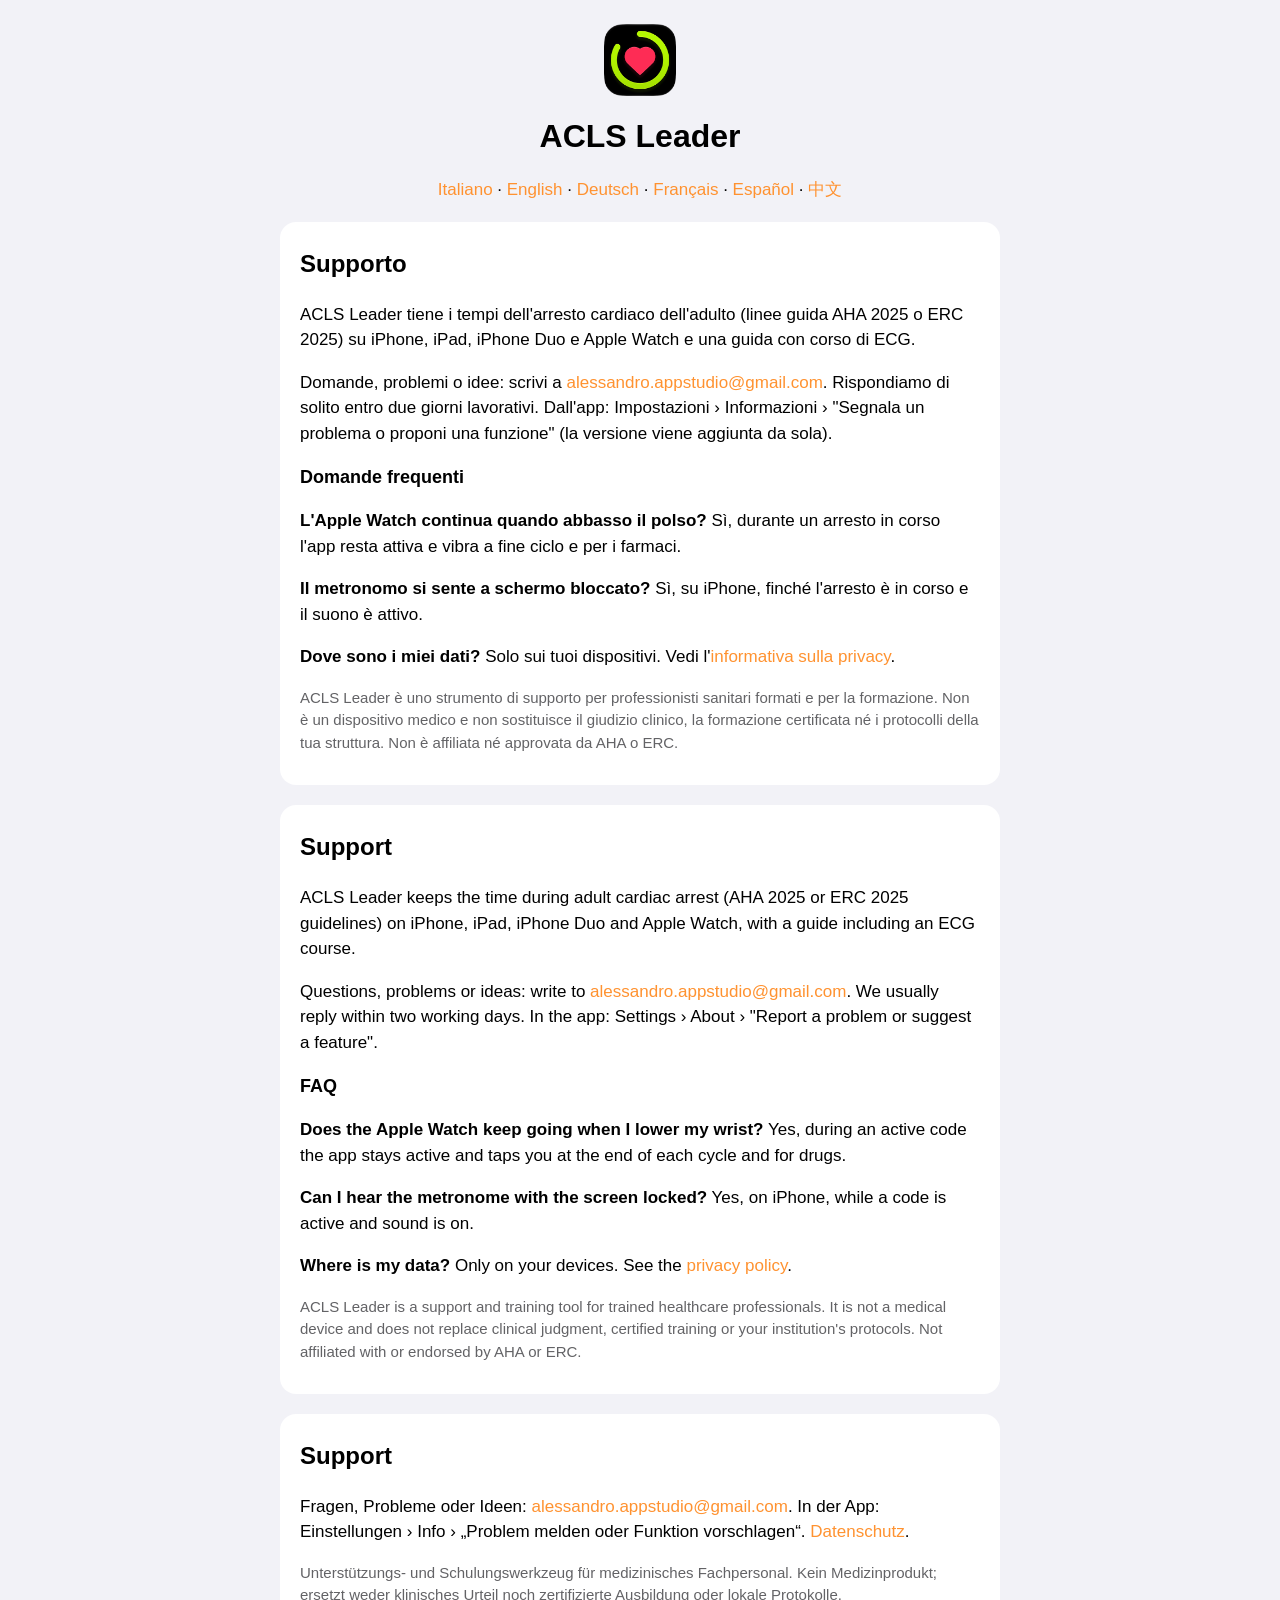
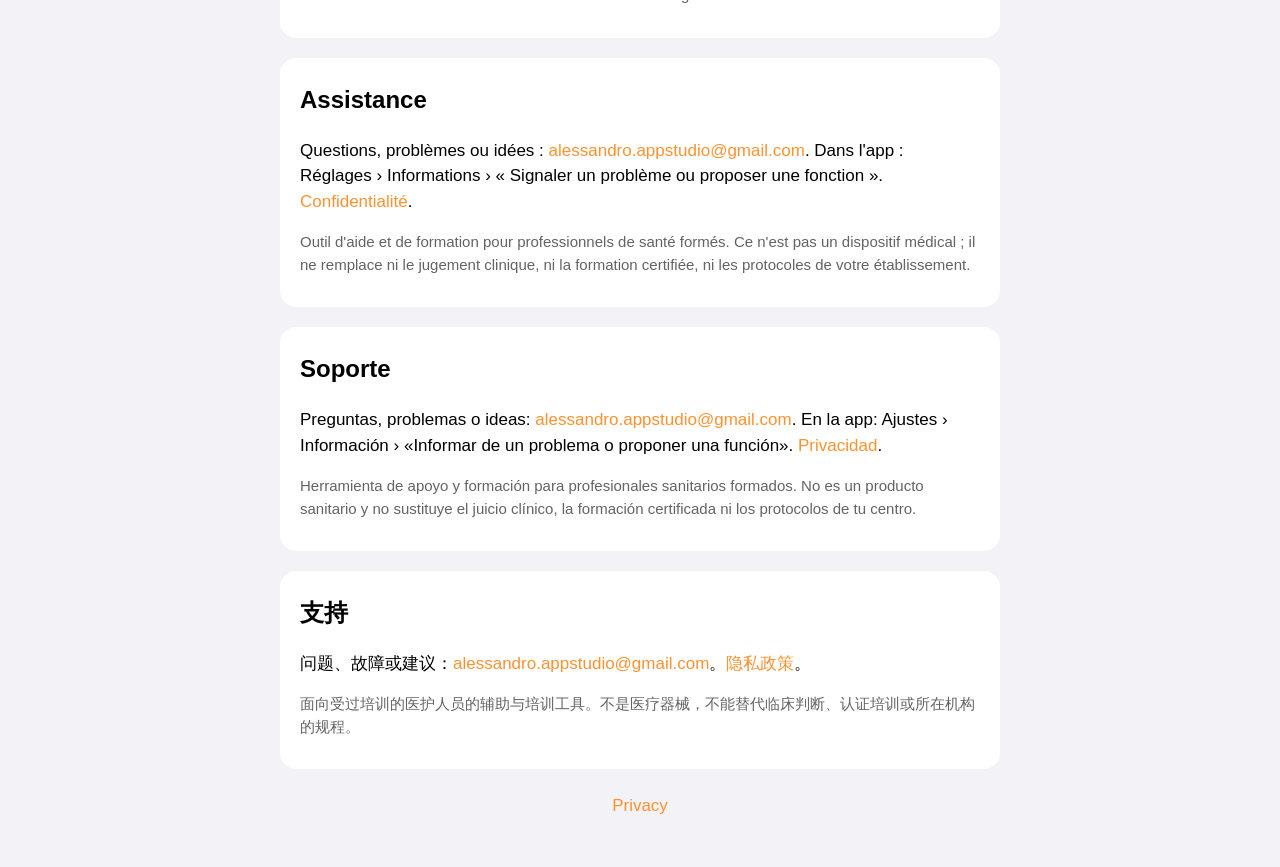
==== support.html @ 4f320095 "Sito di ACLS Leader: privacy e supporto" ====
<!doctype html>
<html lang="it">
<head>
<meta charset="utf-8">
<meta name="viewport" content="width=device-width, initial-scale=1">
<title>ACLS Leader – Supporto</title>
<link rel="stylesheet" href="style.css">
</head>
<body>
<header>
  <img src="icon.png" alt="" width="72" height="72">
  <h1>ACLS Leader</h1>
  <p class="langs"><a href="#it">Italiano</a> · <a href="#en">English</a> · <a href="#de">Deutsch</a> · <a href="#fr">Français</a> · <a href="#es">Español</a> · <a href="#zh">中文</a></p>
</header>

<section id="it" lang="it">
<h2>Supporto</h2>
<p>ACLS Leader tiene i tempi dell'arresto cardiaco dell'adulto (linee guida AHA 2025 o ERC 2025) su iPhone, iPad, iPhone Duo e Apple Watch e una guida con corso di ECG.</p>
<p>Domande, problemi o idee: scrivi a <a href="mailto:alessandro.appstudio@gmail.com?subject=ACLS%20Leader">alessandro.appstudio@gmail.com</a>. Rispondiamo di solito entro due giorni lavorativi. Dall'app: Impostazioni › Informazioni › "Segnala un problema o proponi una funzione" (la versione viene aggiunta da sola).</p>
<h3>Domande frequenti</h3>
<p><strong>L'Apple Watch continua quando abbasso il polso?</strong> Sì, durante un arresto in corso l'app resta attiva e vibra a fine ciclo e per i farmaci.</p>
<p><strong>Il metronomo si sente a schermo bloccato?</strong> Sì, su iPhone, finché l'arresto è in corso e il suono è attivo.</p>
<p><strong>Dove sono i miei dati?</strong> Solo sui tuoi dispositivi. Vedi l'<a href="privacy.html#it">informativa sulla privacy</a>.</p>
<p class="note">ACLS Leader è uno strumento di supporto per professionisti sanitari formati e per la formazione. Non è un dispositivo medico e non sostituisce il giudizio clinico, la formazione certificata né i protocolli della tua struttura. Non è affiliata né approvata da AHA o ERC.</p>
</section>

<section id="en" lang="en">
<h2>Support</h2>
<p>ACLS Leader keeps the time during adult cardiac arrest (AHA 2025 or ERC 2025 guidelines) on iPhone, iPad, iPhone Duo and Apple Watch, with a guide including an ECG course.</p>
<p>Questions, problems or ideas: write to <a href="mailto:alessandro.appstudio@gmail.com?subject=ACLS%20Leader">alessandro.appstudio@gmail.com</a>. We usually reply within two working days. In the app: Settings › About › "Report a problem or suggest a feature".</p>
<h3>FAQ</h3>
<p><strong>Does the Apple Watch keep going when I lower my wrist?</strong> Yes, during an active code the app stays active and taps you at the end of each cycle and for drugs.</p>
<p><strong>Can I hear the metronome with the screen locked?</strong> Yes, on iPhone, while a code is active and sound is on.</p>
<p><strong>Where is my data?</strong> Only on your devices. See the <a href="privacy.html#en">privacy policy</a>.</p>
<p class="note">ACLS Leader is a support and training tool for trained healthcare professionals. It is not a medical device and does not replace clinical judgment, certified training or your institution's protocols. Not affiliated with or endorsed by AHA or ERC.</p>
</section>

<section id="de" lang="de">
<h2>Support</h2>
<p>Fragen, Probleme oder Ideen: <a href="mailto:alessandro.appstudio@gmail.com?subject=ACLS%20Leader">alessandro.appstudio@gmail.com</a>. In der App: Einstellungen › Info › „Problem melden oder Funktion vorschlagen“. <a href="privacy.html#de">Datenschutz</a>.</p>
<p class="note">Unterstützungs- und Schulungswerkzeug für medizinisches Fachpersonal. Kein Medizinprodukt; ersetzt weder klinisches Urteil noch zertifizierte Ausbildung oder lokale Protokolle.</p>
</section>

<section id="fr" lang="fr">
<h2>Assistance</h2>
<p>Questions, problèmes ou idées : <a href="mailto:alessandro.appstudio@gmail.com?subject=ACLS%20Leader">alessandro.appstudio@gmail.com</a>. Dans l'app : Réglages › Informations › « Signaler un problème ou proposer une fonction ». <a href="privacy.html#fr">Confidentialité</a>.</p>
<p class="note">Outil d'aide et de formation pour professionnels de santé formés. Ce n'est pas un dispositif médical ; il ne remplace ni le jugement clinique, ni la formation certifiée, ni les protocoles de votre établissement.</p>
</section>

<section id="es" lang="es">
<h2>Soporte</h2>
<p>Preguntas, problemas o ideas: <a href="mailto:alessandro.appstudio@gmail.com?subject=ACLS%20Leader">alessandro.appstudio@gmail.com</a>. En la app: Ajustes › Información › «Informar de un problema o proponer una función». <a href="privacy.html#es">Privacidad</a>.</p>
<p class="note">Herramienta de apoyo y formación para profesionales sanitarios formados. No es un producto sanitario y no sustituye el juicio clínico, la formación certificada ni los protocolos de tu centro.</p>
</section>

<section id="zh" lang="zh-Hans">
<h2>支持</h2>
<p>问题、故障或建议：<a href="mailto:alessandro.appstudio@gmail.com?subject=ACLS%20Leader">alessandro.appstudio@gmail.com</a>。<a href="privacy.html#zh">隐私政策</a>。</p>
<p class="note">面向受过培训的医护人员的辅助与培训工具。不是医疗器械，不能替代临床判断、认证培训或所在机构的规程。</p>
</section>

<footer><a href="privacy.html">Privacy</a></footer>
</body>
</html>
---- style.css ----
:root { color-scheme: light dark; --bg: #f2f2f7; --card: #fff; --ink: #000; --grey: #636366; --accent: #ff9230; }
@media (prefers-color-scheme: dark) { :root { --bg: #000; --card: #1c1c1e; --ink: #fff; --grey: #98989f; } }
body { margin: 0; padding: 24px 16px 48px; background: var(--bg); color: var(--ink);
       font: 17px/1.5 -apple-system, BlinkMacSystemFont, "Helvetica Neue", sans-serif; }
header, section, footer { max-width: 680px; margin: 0 auto; }
header { text-align: center; }
header img { border-radius: 16px; }
h1 { margin: 8px 0 4px; font-size: 32px; }
.langs a, footer a, section a { color: var(--accent); text-decoration: none; }
section { background: var(--card); border-radius: 16px; padding: 4px 20px 16px; margin-top: 20px; }
h2 { font-size: 24px; } h3 { font-size: 18px; margin-bottom: 4px; }
.date, .note { color: var(--grey); font-size: 15px; }
footer { text-align: center; margin-top: 24px; }
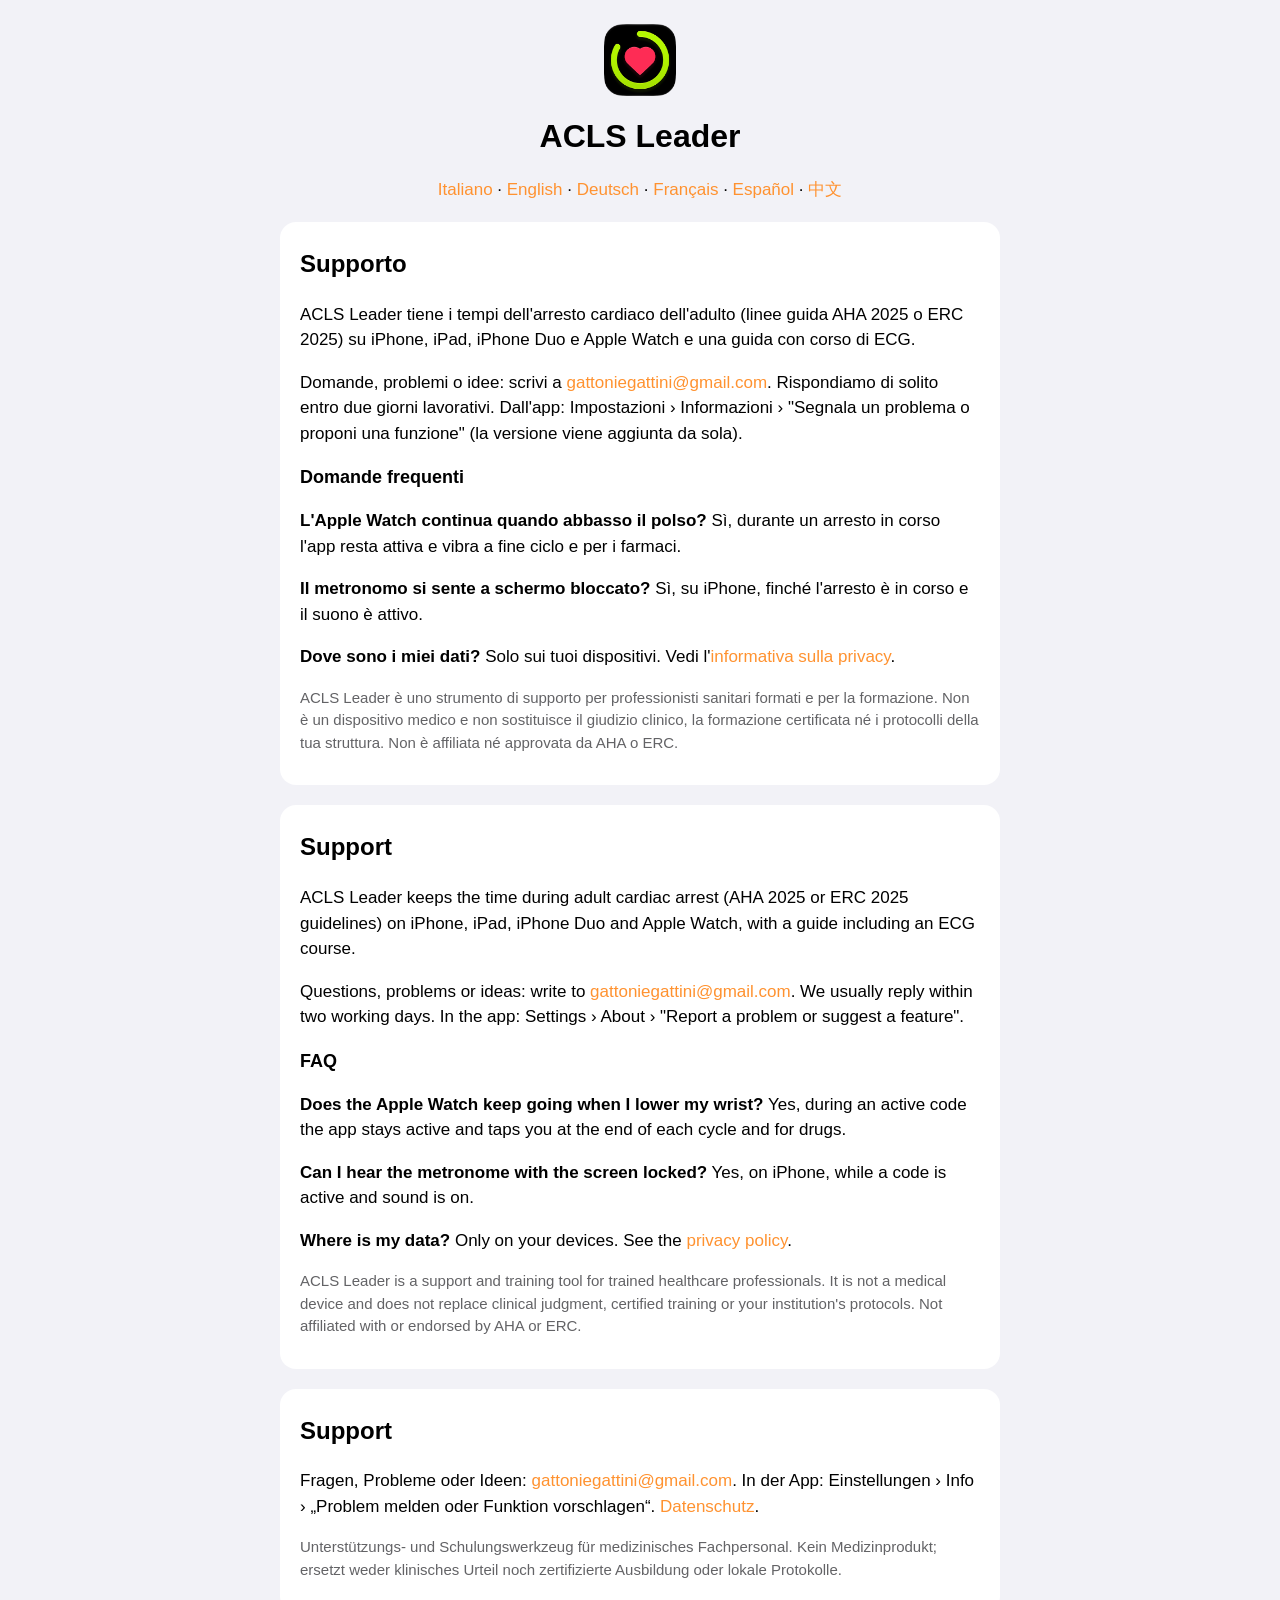
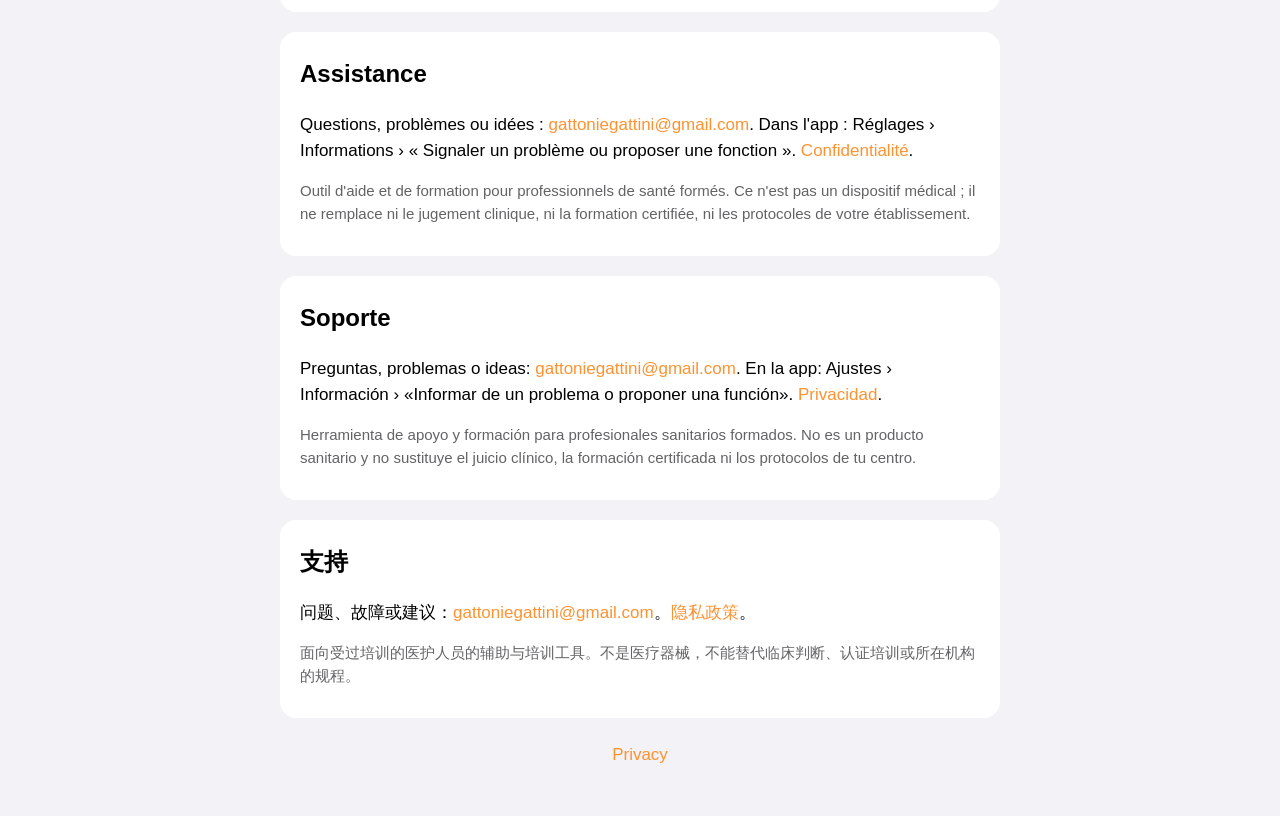
==== commit 6cca0009: "Nuova email di contatto" ====
--- a/support.html
+++ b/support.html
@@ -16,7 +16,7 @@
 <section id="it" lang="it">
 <h2>Supporto</h2>
 <p>ACLS Leader tiene i tempi dell'arresto cardiaco dell'adulto (linee guida AHA 2025 o ERC 2025) su iPhone, iPad, iPhone Duo e Apple Watch e una guida con corso di ECG.</p>
-<p>Domande, problemi o idee: scrivi a <a href="mailto:alessandro.appstudio@gmail.com?subject=ACLS%20Leader">alessandro.appstudio@gmail.com</a>. Rispondiamo di solito entro due giorni lavorativi. Dall'app: Impostazioni › Informazioni › "Segnala un problema o proponi una funzione" (la versione viene aggiunta da sola).</p>
+<p>Domande, problemi o idee: scrivi a <a href="mailto:gattoniegattini@gmail.com?subject=ACLS%20Leader">gattoniegattini@gmail.com</a>. Rispondiamo di solito entro due giorni lavorativi. Dall'app: Impostazioni › Informazioni › "Segnala un problema o proponi una funzione" (la versione viene aggiunta da sola).</p>
 <h3>Domande frequenti</h3>
 <p><strong>L'Apple Watch continua quando abbasso il polso?</strong> Sì, durante un arresto in corso l'app resta attiva e vibra a fine ciclo e per i farmaci.</p>
 <p><strong>Il metronomo si sente a schermo bloccato?</strong> Sì, su iPhone, finché l'arresto è in corso e il suono è attivo.</p>
@@ -27,7 +27,7 @@
 <section id="en" lang="en">
 <h2>Support</h2>
 <p>ACLS Leader keeps the time during adult cardiac arrest (AHA 2025 or ERC 2025 guidelines) on iPhone, iPad, iPhone Duo and Apple Watch, with a guide including an ECG course.</p>
-<p>Questions, problems or ideas: write to <a href="mailto:alessandro.appstudio@gmail.com?subject=ACLS%20Leader">alessandro.appstudio@gmail.com</a>. We usually reply within two working days. In the app: Settings › About › "Report a problem or suggest a feature".</p>
+<p>Questions, problems or ideas: write to <a href="mailto:gattoniegattini@gmail.com?subject=ACLS%20Leader">gattoniegattini@gmail.com</a>. We usually reply within two working days. In the app: Settings › About › "Report a problem or suggest a feature".</p>
 <h3>FAQ</h3>
 <p><strong>Does the Apple Watch keep going when I lower my wrist?</strong> Yes, during an active code the app stays active and taps you at the end of each cycle and for drugs.</p>
 <p><strong>Can I hear the metronome with the screen locked?</strong> Yes, on iPhone, while a code is active and sound is on.</p>
@@ -37,25 +37,25 @@
 
 <section id="de" lang="de">
 <h2>Support</h2>
-<p>Fragen, Probleme oder Ideen: <a href="mailto:alessandro.appstudio@gmail.com?subject=ACLS%20Leader">alessandro.appstudio@gmail.com</a>. In der App: Einstellungen › Info › „Problem melden oder Funktion vorschlagen“. <a href="privacy.html#de">Datenschutz</a>.</p>
+<p>Fragen, Probleme oder Ideen: <a href="mailto:gattoniegattini@gmail.com?subject=ACLS%20Leader">gattoniegattini@gmail.com</a>. In der App: Einstellungen › Info › „Problem melden oder Funktion vorschlagen“. <a href="privacy.html#de">Datenschutz</a>.</p>
 <p class="note">Unterstützungs- und Schulungswerkzeug für medizinisches Fachpersonal. Kein Medizinprodukt; ersetzt weder klinisches Urteil noch zertifizierte Ausbildung oder lokale Protokolle.</p>
 </section>
 
 <section id="fr" lang="fr">
 <h2>Assistance</h2>
-<p>Questions, problèmes ou idées : <a href="mailto:alessandro.appstudio@gmail.com?subject=ACLS%20Leader">alessandro.appstudio@gmail.com</a>. Dans l'app : Réglages › Informations › « Signaler un problème ou proposer une fonction ». <a href="privacy.html#fr">Confidentialité</a>.</p>
+<p>Questions, problèmes ou idées : <a href="mailto:gattoniegattini@gmail.com?subject=ACLS%20Leader">gattoniegattini@gmail.com</a>. Dans l'app : Réglages › Informations › « Signaler un problème ou proposer une fonction ». <a href="privacy.html#fr">Confidentialité</a>.</p>
 <p class="note">Outil d'aide et de formation pour professionnels de santé formés. Ce n'est pas un dispositif médical ; il ne remplace ni le jugement clinique, ni la formation certifiée, ni les protocoles de votre établissement.</p>
 </section>
 
 <section id="es" lang="es">
 <h2>Soporte</h2>
-<p>Preguntas, problemas o ideas: <a href="mailto:alessandro.appstudio@gmail.com?subject=ACLS%20Leader">alessandro.appstudio@gmail.com</a>. En la app: Ajustes › Información › «Informar de un problema o proponer una función». <a href="privacy.html#es">Privacidad</a>.</p>
+<p>Preguntas, problemas o ideas: <a href="mailto:gattoniegattini@gmail.com?subject=ACLS%20Leader">gattoniegattini@gmail.com</a>. En la app: Ajustes › Información › «Informar de un problema o proponer una función». <a href="privacy.html#es">Privacidad</a>.</p>
 <p class="note">Herramienta de apoyo y formación para profesionales sanitarios formados. No es un producto sanitario y no sustituye el juicio clínico, la formación certificada ni los protocolos de tu centro.</p>
 </section>
 
 <section id="zh" lang="zh-Hans">
 <h2>支持</h2>
-<p>问题、故障或建议：<a href="mailto:alessandro.appstudio@gmail.com?subject=ACLS%20Leader">alessandro.appstudio@gmail.com</a>。<a href="privacy.html#zh">隐私政策</a>。</p>
+<p>问题、故障或建议：<a href="mailto:gattoniegattini@gmail.com?subject=ACLS%20Leader">gattoniegattini@gmail.com</a>。<a href="privacy.html#zh">隐私政策</a>。</p>
 <p class="note">面向受过培训的医护人员的辅助与培训工具。不是医疗器械，不能替代临床判断、认证培训或所在机构的规程。</p>
 </section>
 
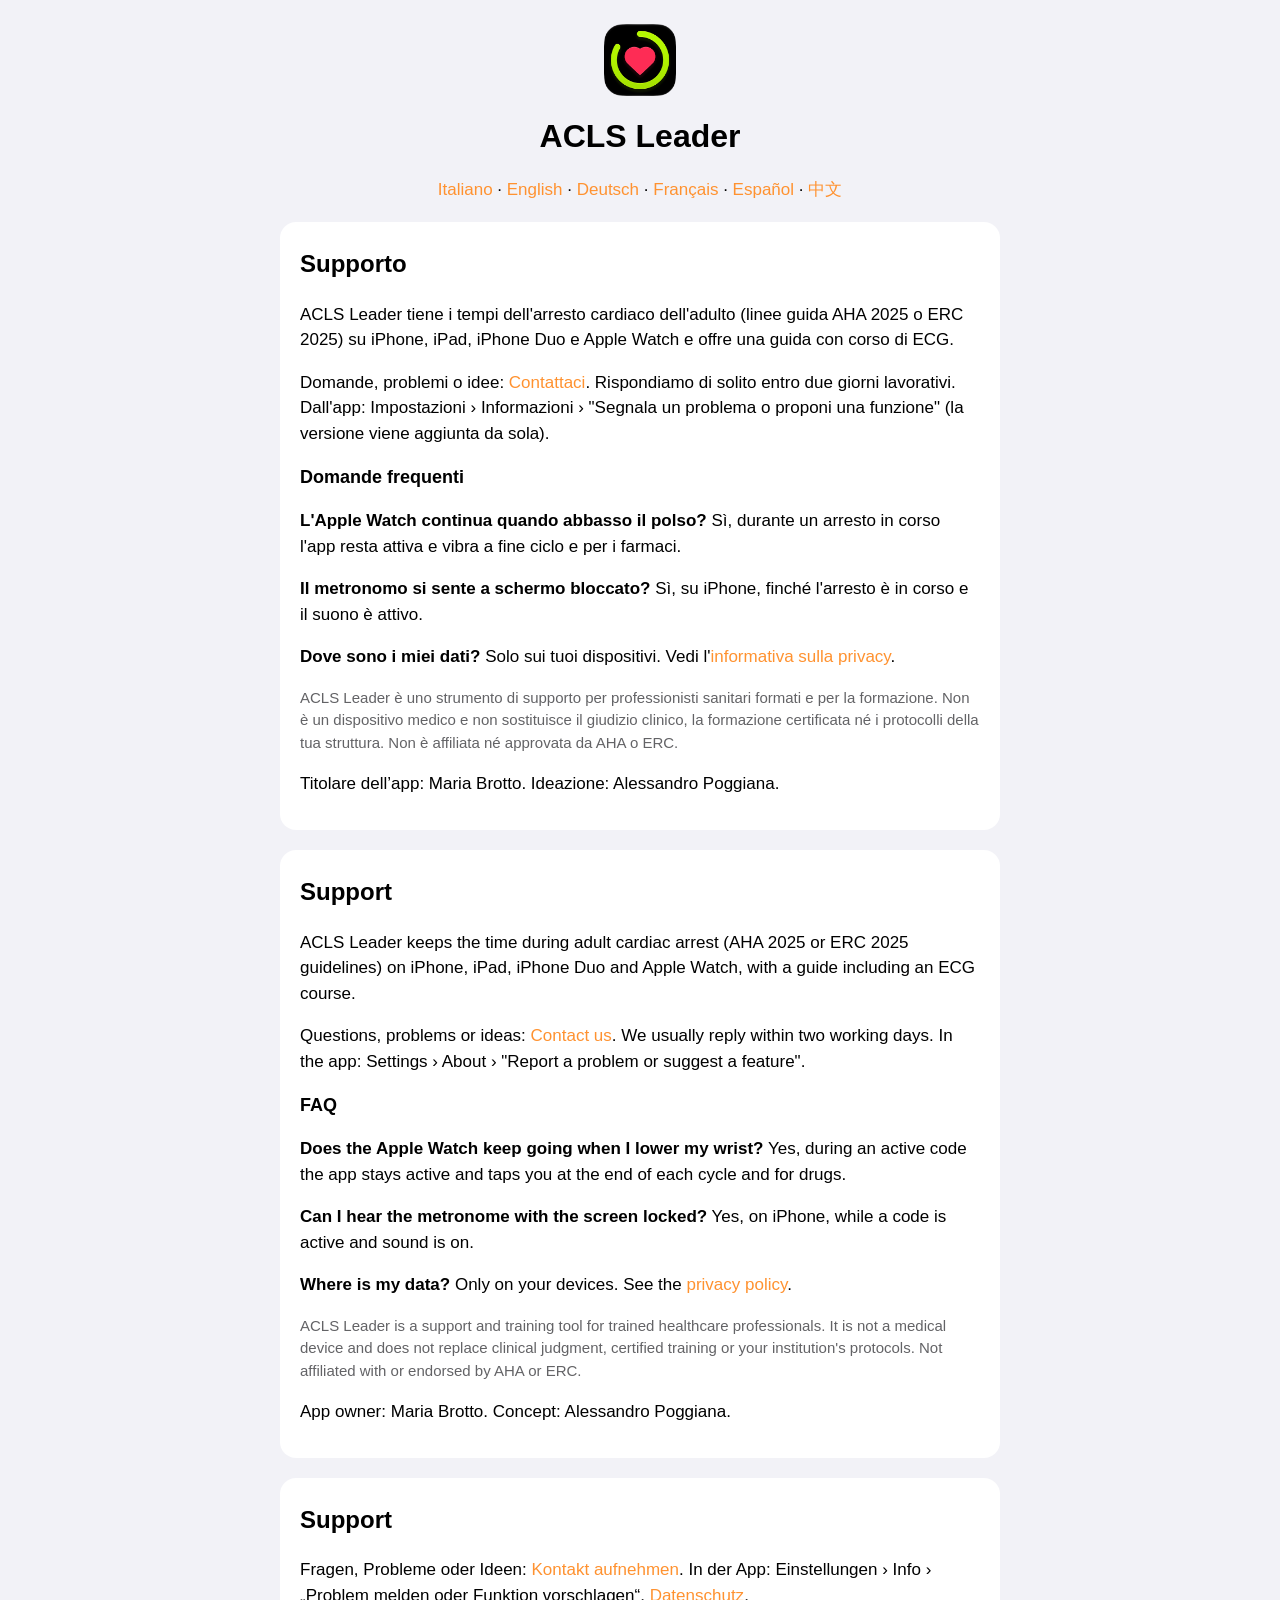
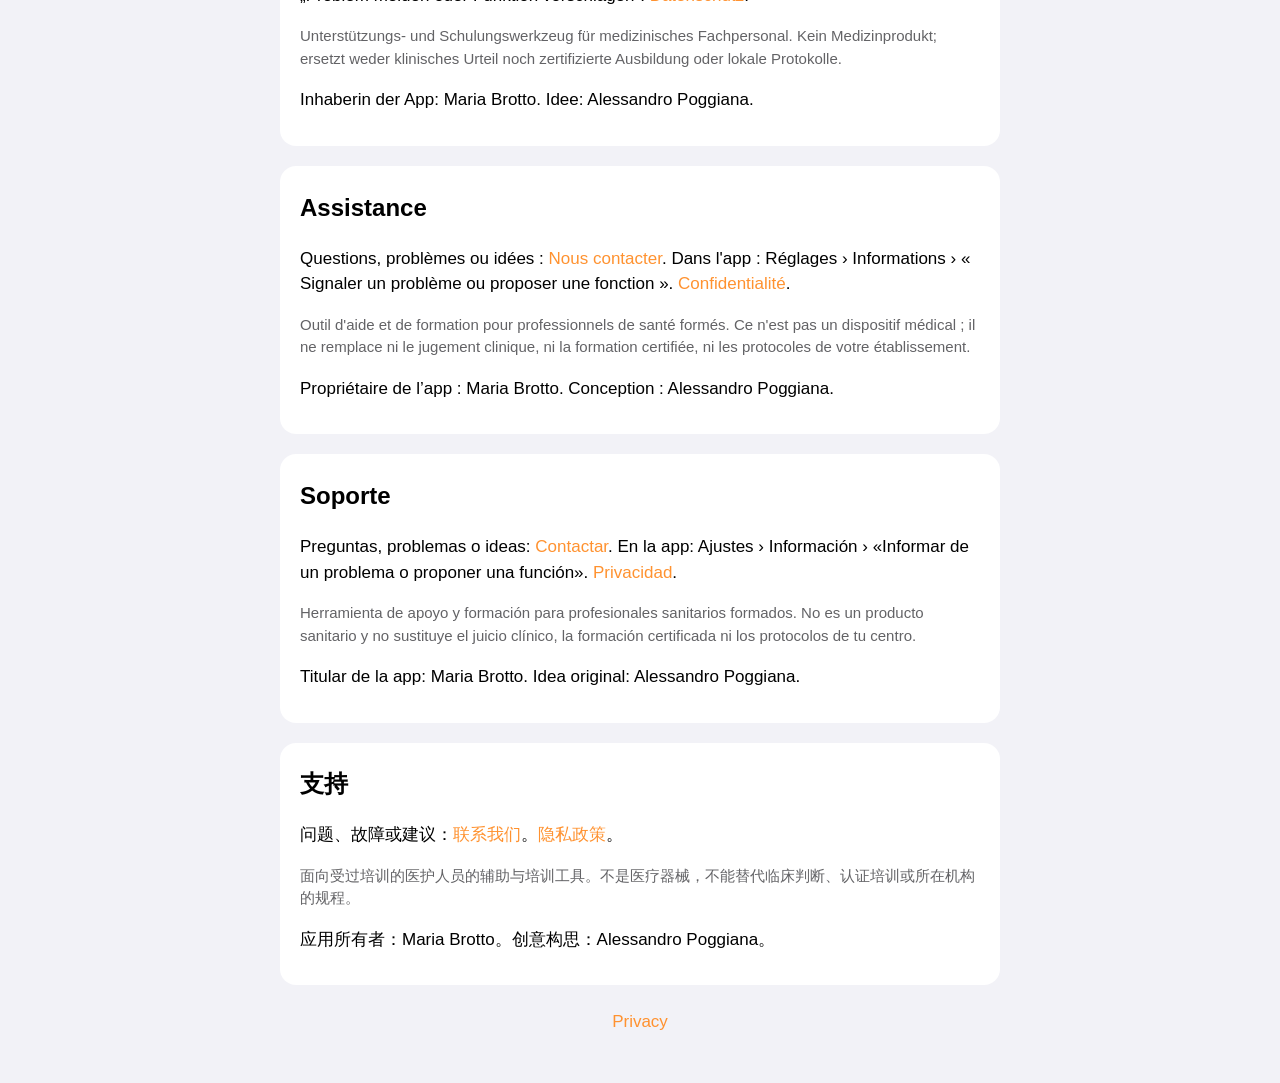
==== commit da1940ec: "Update app ownership credits and localized email contact links" ====
--- a/support.html
+++ b/support.html
@@ -15,48 +15,54 @@
 
 <section id="it" lang="it">
 <h2>Supporto</h2>
-<p>ACLS Leader tiene i tempi dell'arresto cardiaco dell'adulto (linee guida AHA 2025 o ERC 2025) su iPhone, iPad, iPhone Duo e Apple Watch e una guida con corso di ECG.</p>
-<p>Domande, problemi o idee: scrivi a <a href="mailto:gattoniegattini@gmail.com?subject=ACLS%20Leader">gattoniegattini@gmail.com</a>. Rispondiamo di solito entro due giorni lavorativi. Dall'app: Impostazioni › Informazioni › "Segnala un problema o proponi una funzione" (la versione viene aggiunta da sola).</p>
+<p>ACLS Leader tiene i tempi dell'arresto cardiaco dell'adulto (linee guida AHA 2025 o ERC 2025) su iPhone, iPad, iPhone Duo e Apple Watch e offre una guida con corso di ECG.</p>
+<p>Domande, problemi o idee: <a href="mailto:gattoniegattini@gmail.com?subject=ACLS%20Leader">Contattaci</a>. Rispondiamo di solito entro due giorni lavorativi. Dall'app: Impostazioni › Informazioni › "Segnala un problema o proponi una funzione" (la versione viene aggiunta da sola).</p>
 <h3>Domande frequenti</h3>
 <p><strong>L'Apple Watch continua quando abbasso il polso?</strong> Sì, durante un arresto in corso l'app resta attiva e vibra a fine ciclo e per i farmaci.</p>
 <p><strong>Il metronomo si sente a schermo bloccato?</strong> Sì, su iPhone, finché l'arresto è in corso e il suono è attivo.</p>
 <p><strong>Dove sono i miei dati?</strong> Solo sui tuoi dispositivi. Vedi l'<a href="privacy.html#it">informativa sulla privacy</a>.</p>
 <p class="note">ACLS Leader è uno strumento di supporto per professionisti sanitari formati e per la formazione. Non è un dispositivo medico e non sostituisce il giudizio clinico, la formazione certificata né i protocolli della tua struttura. Non è affiliata né approvata da AHA o ERC.</p>
+<p>Titolare dell’app: Maria Brotto. Ideazione: Alessandro Poggiana.</p>
 </section>
 
 <section id="en" lang="en">
 <h2>Support</h2>
 <p>ACLS Leader keeps the time during adult cardiac arrest (AHA 2025 or ERC 2025 guidelines) on iPhone, iPad, iPhone Duo and Apple Watch, with a guide including an ECG course.</p>
-<p>Questions, problems or ideas: write to <a href="mailto:gattoniegattini@gmail.com?subject=ACLS%20Leader">gattoniegattini@gmail.com</a>. We usually reply within two working days. In the app: Settings › About › "Report a problem or suggest a feature".</p>
+<p>Questions, problems or ideas: <a href="mailto:gattoniegattini@gmail.com?subject=ACLS%20Leader">Contact us</a>. We usually reply within two working days. In the app: Settings › About › "Report a problem or suggest a feature".</p>
 <h3>FAQ</h3>
 <p><strong>Does the Apple Watch keep going when I lower my wrist?</strong> Yes, during an active code the app stays active and taps you at the end of each cycle and for drugs.</p>
 <p><strong>Can I hear the metronome with the screen locked?</strong> Yes, on iPhone, while a code is active and sound is on.</p>
 <p><strong>Where is my data?</strong> Only on your devices. See the <a href="privacy.html#en">privacy policy</a>.</p>
 <p class="note">ACLS Leader is a support and training tool for trained healthcare professionals. It is not a medical device and does not replace clinical judgment, certified training or your institution's protocols. Not affiliated with or endorsed by AHA or ERC.</p>
+<p>App owner: Maria Brotto. Concept: Alessandro Poggiana.</p>
 </section>
 
 <section id="de" lang="de">
 <h2>Support</h2>
-<p>Fragen, Probleme oder Ideen: <a href="mailto:gattoniegattini@gmail.com?subject=ACLS%20Leader">gattoniegattini@gmail.com</a>. In der App: Einstellungen › Info › „Problem melden oder Funktion vorschlagen“. <a href="privacy.html#de">Datenschutz</a>.</p>
+<p>Fragen, Probleme oder Ideen: <a href="mailto:gattoniegattini@gmail.com?subject=ACLS%20Leader">Kontakt aufnehmen</a>. In der App: Einstellungen › Info › „Problem melden oder Funktion vorschlagen“. <a href="privacy.html#de">Datenschutz</a>.</p>
 <p class="note">Unterstützungs- und Schulungswerkzeug für medizinisches Fachpersonal. Kein Medizinprodukt; ersetzt weder klinisches Urteil noch zertifizierte Ausbildung oder lokale Protokolle.</p>
+<p>Inhaberin der App: Maria Brotto. Idee: Alessandro Poggiana.</p>
 </section>
 
 <section id="fr" lang="fr">
 <h2>Assistance</h2>
-<p>Questions, problèmes ou idées : <a href="mailto:gattoniegattini@gmail.com?subject=ACLS%20Leader">gattoniegattini@gmail.com</a>. Dans l'app : Réglages › Informations › « Signaler un problème ou proposer une fonction ». <a href="privacy.html#fr">Confidentialité</a>.</p>
+<p>Questions, problèmes ou idées : <a href="mailto:gattoniegattini@gmail.com?subject=ACLS%20Leader">Nous contacter</a>. Dans l'app : Réglages › Informations › « Signaler un problème ou proposer une fonction ». <a href="privacy.html#fr">Confidentialité</a>.</p>
 <p class="note">Outil d'aide et de formation pour professionnels de santé formés. Ce n'est pas un dispositif médical ; il ne remplace ni le jugement clinique, ni la formation certifiée, ni les protocoles de votre établissement.</p>
+<p>Propriétaire de l’app : Maria Brotto. Conception : Alessandro Poggiana.</p>
 </section>
 
 <section id="es" lang="es">
 <h2>Soporte</h2>
-<p>Preguntas, problemas o ideas: <a href="mailto:gattoniegattini@gmail.com?subject=ACLS%20Leader">gattoniegattini@gmail.com</a>. En la app: Ajustes › Información › «Informar de un problema o proponer una función». <a href="privacy.html#es">Privacidad</a>.</p>
+<p>Preguntas, problemas o ideas: <a href="mailto:gattoniegattini@gmail.com?subject=ACLS%20Leader">Contactar</a>. En la app: Ajustes › Información › «Informar de un problema o proponer una función». <a href="privacy.html#es">Privacidad</a>.</p>
 <p class="note">Herramienta de apoyo y formación para profesionales sanitarios formados. No es un producto sanitario y no sustituye el juicio clínico, la formación certificada ni los protocolos de tu centro.</p>
+<p>Titular de la app: Maria Brotto. Idea original: Alessandro Poggiana.</p>
 </section>
 
 <section id="zh" lang="zh-Hans">
 <h2>支持</h2>
-<p>问题、故障或建议：<a href="mailto:gattoniegattini@gmail.com?subject=ACLS%20Leader">gattoniegattini@gmail.com</a>。<a href="privacy.html#zh">隐私政策</a>。</p>
+<p>问题、故障或建议：<a href="mailto:gattoniegattini@gmail.com?subject=ACLS%20Leader">联系我们</a>。<a href="privacy.html#zh">隐私政策</a>。</p>
 <p class="note">面向受过培训的医护人员的辅助与培训工具。不是医疗器械，不能替代临床判断、认证培训或所在机构的规程。</p>
+<p>应用所有者：Maria Brotto。创意构思：Alessandro Poggiana。</p>
 </section>
 
 <footer><a href="privacy.html">Privacy</a></footer>
